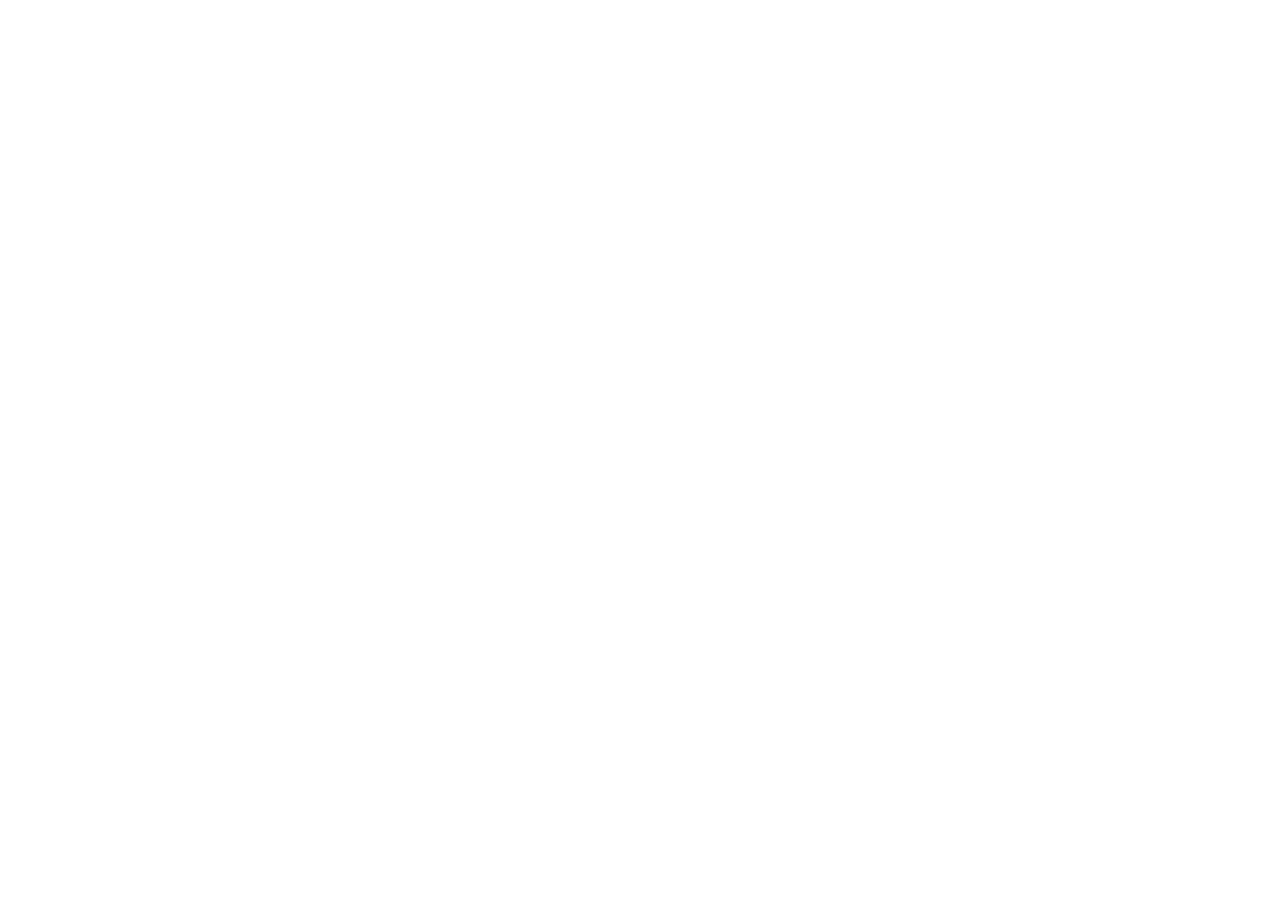
==== main.html @ 8bfb0b2a "HTML : add login page" ====
<!DOCTYPE html>
<html>
  <head>
    <meta charset="utf-8">
    <meta name="viewport" content="width=device-width">
    <title>repl.it</title>
    <link href="style/common.css" rel="stylesheet" type="text/css" />
     <link href="style/main.css" rel="stylesheet" type="text/css" />
  </head>
  <body>
    <script src="js/main.js"></script>
  </body>
</html>
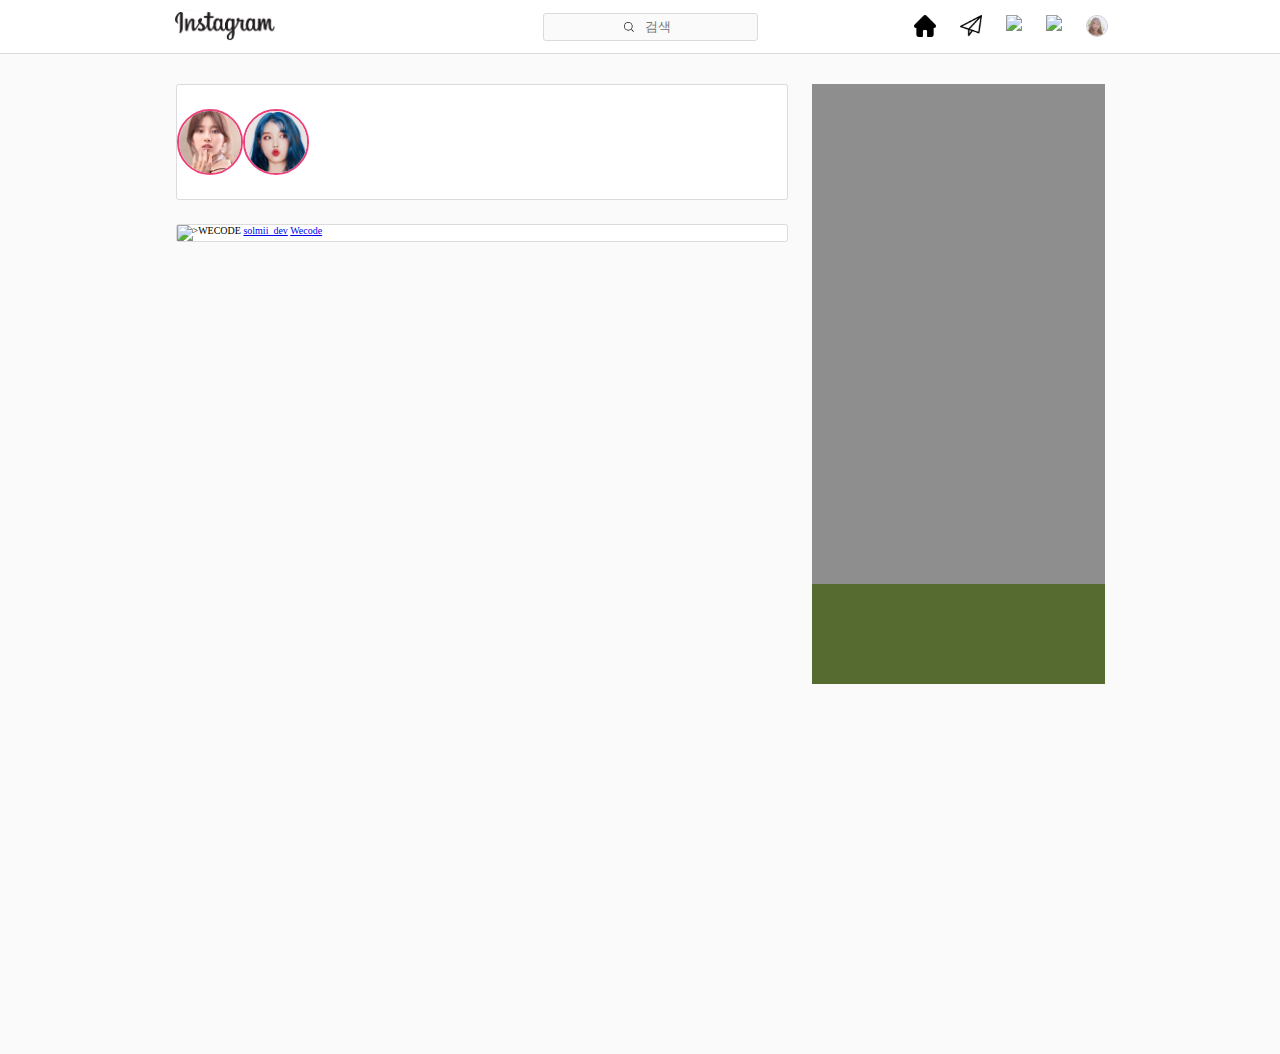
==== commit c07ab209: "HTML,CSS : add nav_bar" ====
--- a/main.html
+++ b/main.html
@@ -1,13 +1,89 @@
 <!DOCTYPE html>
 <html>
   <head>
-    <meta charset="utf-8">
-    <meta name="viewport" content="width=device-width">
-    <title>repl.it</title>
+    <meta charset="utf-8" />
+    <meta name="viewport" content="width=device-width" />
+    <title>westagram</title>
     <link href="style/common.css" rel="stylesheet" type="text/css" />
-     <link href="style/main.css" rel="stylesheet" type="text/css" />
+    <link href="style/main.css" rel="stylesheet" type="text/css" />
   </head>
   <body>
+    <main>
+      <!-- navbar -->
+      <nav class="nav_container">
+        <div class="nav_bar">
+          <div class="logo">
+            <a href="#"><img src="img/logo_text.png" /></a>
+          </div>
+
+          <div class="search_form">
+            <input type="text" placeholder="검색" />
+          </div>
+
+          <div class="content_icons">
+            <ul>
+              <li class="icon_home">
+                <a href="#"><img src="img/icon_home.png" /></a>
+              </li>
+              <li class="icon_direct">
+                <a href="#"><img src="img/icon_direct.png" /></a>
+              </li>
+              <li class="icon_nav">
+                <a href="#"><img src="https://s3.ap-northeast-2.amazonaws.com/cdn.wecode.co.kr/bearu/explore.png" /></a>
+              </li>
+              <li class="icon_heart">
+                <a href="#"><img src="https://s3.ap-northeast-2.amazonaws.com/cdn.wecode.co.kr/bearu/heart.png" /></a>
+              </li>
+              <li class="icon_pofile">
+                <a href="#"
+                  ><div class="profile_box"><img src="img/icon_profile.jpg" /></div
+                ></a>
+              </li>
+            </ul>
+          </div>
+        </div>
+      </nav>
+
+      <section class="main_container">
+        <section class="feeds_container">
+          <!-- main-left feed_log -->
+          <div class="feed_log">
+            <div class="feed_log_list">
+              <a href="#"><img src="img/feed_log_img1.jpg" /></a>
+            </div>
+            <div class="feed_log_list">
+              <a href="#"><img src="img/feed_log_img2.jpg" /></a>
+            </div>
+          </div>
+
+          <!-- main-left main_feed -->
+          <div class="feed">
+            <div class="feed_title">
+              <img
+                src="https://scontent-gmp1-1.cdninstagram.com/v/t51.2885-19/s150x150/64219646_866712363683753_7365878438877462528_n.jpg?_nc_ht=scontent-gmp1-1.cdninstagram.com&_nc_ohc=Bj3WvVLmBYAAX_EHiGC&oh=d81e5bbacfadeb11cf773cc7c6a3650d&oe=5F004B70"
+                alt=">WECODE"
+              />
+              <a href="#">solmii_dev</a>
+              <a href="#">Wecode</a>
+            </div>
+            <div class="feed_img"></div>
+
+            <div class="feed_icons"></div>
+
+            <div class="feed_comments"></div>
+          </div>
+        </section>
+
+        <section class="sidebar_container">
+          <!-- main-right_sidebar -->
+          <div class="main_right"></div>
+
+          <!-- footer -->
+          <div class="footer"></div>
+        </section>
+      </section>
+    </main>
+
     <script src="js/main.js"></script>
   </body>
-</html>+</html>
--- a/style/common.css
+++ b/style/common.css
@@ -0,0 +1,9 @@
+* {
+  box-sizing: border-box;
+  font-size: 10px;
+}
+
+body {
+  margin: 0;
+  background-color: #fafafa;
+}
--- a/style/main.css
+++ b/style/main.css
@@ -0,0 +1,153 @@
+main {
+  display: flex;
+  align-items: center;
+  flex-direction: column;
+}
+
+/* nav_bar */
+.nav_container {
+  width: 100%;
+  height: 54px;
+  display: flex;
+  justify-content: center;
+  align-items: center;
+  border-bottom: 1px solid #dbdbdb;
+  background-color: #fff;
+}
+
+.nav_bar {
+  width: 935px;
+  height: 54px;
+  display: flex;
+  justify-content: space-between;
+  align-items: center;
+}
+
+/* nav_bar - logo */
+.logo {
+  width: 278.5px;
+}
+
+.logo img {
+  width: 103px;
+}
+
+/* nav_bar - search_form */
+.search_form input {
+  width: 215px;
+  height: 28px;
+  font-size: 1.3em;
+  text-align: center;
+  color: #8e8e8e;
+  padding: 3px 10px 3px 26px;
+  border: 1px solid #dbdbdb;
+  border-radius: 3px;
+  background-color: #fafafa;
+  /* search icon */
+  background-image: url(/img/search.png);
+  background-repeat: no-repeat;
+  background-size: 10px;
+  background-position: 80px center;
+}
+
+/* nav_bar - content_icons */
+.content_icons ul {
+  display: flex;
+}
+
+.content_icons li {
+  list-style: none;
+  padding-left: 24px;
+}
+
+.content_icons li img {
+  width: 22px;
+}
+
+/* profile radius */
+.profile_box {
+  width: 22px;
+  height: 22px;
+  border: 1px solid rgba(0, 0, 0, 0.2);
+  border-radius: 70%;
+  overflow: hidden;
+}
+.icon_profile img {
+  width: 100%;
+  height: 100%;
+  object-fit: cover;
+}
+
+/* main container */
+.main_container {
+  width: 935px;
+  height: 1000px;
+  display: flex;
+  justify-content: center;
+  padding-top: 30px;
+}
+
+/* main-left feeds */
+.feeds_container {
+  width: 612px;
+  display: flex;
+  flex-direction: column;
+  margin-right: 24px;
+}
+
+.feed_log {
+  width: 100%;
+  height: 116px;
+  display: flex;
+  align-items: center;
+  padding: 16px 0;
+  border: 1px solid #dbdbdb;
+  border-radius: 3px;
+  background-color: #fff;
+}
+
+.feed_log_list {
+  width: 66px;
+  height: 66px;
+  border: 2px solid #ec407a;
+  border-radius: 70%;
+  overflow: hidden;
+}
+
+.feed_log_list img {
+  height: 100%;
+  object-fit: cover;
+}
+
+/* main-left main_feed */
+.feed {
+  width: 100%;
+  margin-top: 24px;
+  border: 1px solid #dbdbdb;
+  border-radius: 3px;
+  background-color: #fff;
+}
+
+/* main-right sidebar */
+.sidebar_container {
+  width: 293px;
+}
+
+.main_right {
+  width: 100%;
+  height: 500px;
+  background-color: #8e8e8e;
+}
+
+/* main-right footer */
+.footer {
+  width: 100%;
+  height: 100px;
+  background-color: darkolivegreen;
+}
+
+@media only screen and (max-width: 930px) {
+  .sidebar_container {
+    display: none;
+  }
+}
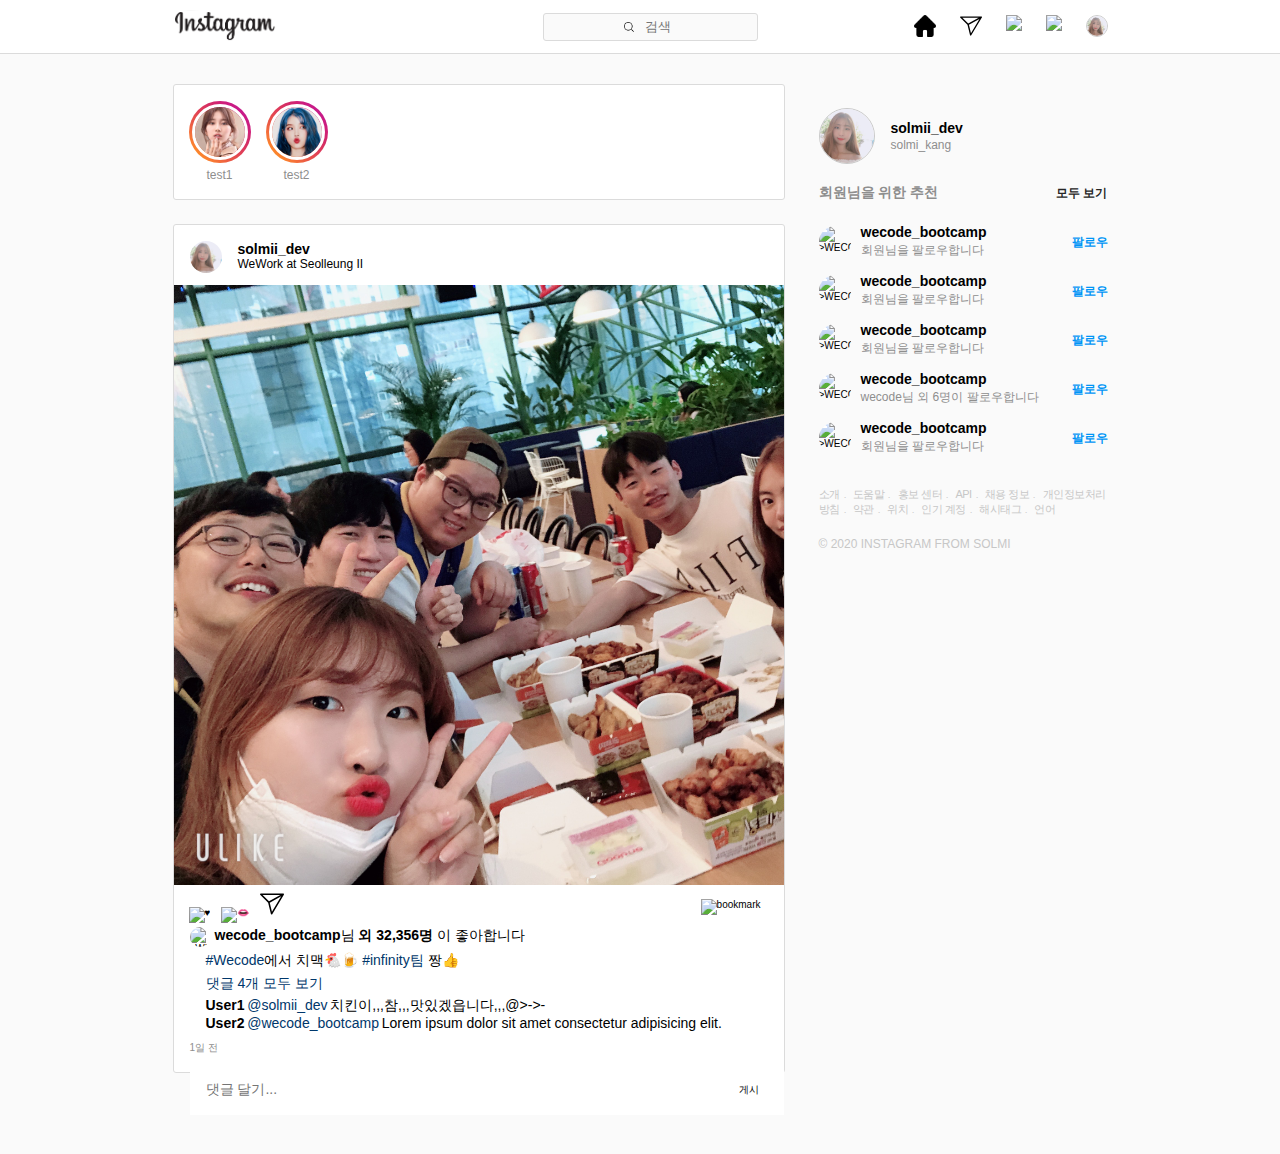
==== commit 37094459: "HTML,CSS : sidebar add" ====
--- a/main.html
+++ b/main.html
@@ -26,7 +26,11 @@
                 <a href="#"><img src="img/icon_home.png" /></a>
               </li>
               <li class="icon_direct">
-                <a href="#"><img src="img/icon_direct.png" /></a>
+                <a href="#"><svg width="22" height="22" viewBox="0 0 48 48">
+                  <path
+                    d="M47.8 3.8c-.3-.5-.8-.8-1.3-.8h-45C.9 3.1.3 3.5.1 4S0 5.2.4 5.7l15.9 15.6 5.5 22.6c.1.6.6 1 1.2 1.1h.2c.5 0 1-.3 1.3-.7l23.2-39c.4-.4.4-1 .1-1.5zM5.2 6.1h35.5L18 18.7 5.2 6.1zm18.7 33.6l-4.4-18.4L42.4 8.6 23.9 39.7z"
+                  ></path></svg
+              ></a>
               </li>
               <li class="icon_nav">
                 <a href="#"><img src="https://s3.ap-northeast-2.amazonaws.com/cdn.wecode.co.kr/bearu/explore.png" /></a>
@@ -36,7 +40,7 @@
               </li>
               <li class="icon_pofile">
                 <a href="#"
-                  ><div class="profile_box"><img src="img/icon_profile.jpg" /></div
+                  ><div class="profile_box"><img src="img/icon_profile.jpg" alt="solmii_dev" /></div
                 ></a>
               </li>
             </ul>
@@ -49,37 +53,186 @@
           <!-- main-left feed_log -->
           <div class="feed_log">
             <div class="feed_log_list">
-              <a href="#"><img src="img/feed_log_img1.jpg" /></a>
+              <a href="#"><img src="img/feed_log_img1.jpg" />
+              <p class="feed_log_name">test1</p></a> 
             </div>
             <div class="feed_log_list">
-              <a href="#"><img src="img/feed_log_img2.jpg" /></a>
+              <a href="#"><img src="img/feed_log_img2.jpg" />
+                <p class="feed_log_name">test2</p></a>
             </div>
           </div>
 
           <!-- main-left main_feed -->
           <div class="feed">
             <div class="feed_title">
-              <img
-                src="https://scontent-gmp1-1.cdninstagram.com/v/t51.2885-19/s150x150/64219646_866712363683753_7365878438877462528_n.jpg?_nc_ht=scontent-gmp1-1.cdninstagram.com&_nc_ohc=Bj3WvVLmBYAAX_EHiGC&oh=d81e5bbacfadeb11cf773cc7c6a3650d&oe=5F004B70"
-                alt=">WECODE"
-              />
-              <a href="#">solmii_dev</a>
-              <a href="#">Wecode</a>
-            </div>
-            <div class="feed_img"></div>
-
-            <div class="feed_icons"></div>
-
-            <div class="feed_comments"></div>
+              <div class="title_img_radius">
+                <img src="img/icon_profile.jpg" alt="solmii_dev" />
+              </div>
+              <div class="feed_title_head">
+                <a class="feed_title_main-head" href="#">solmii_dev</a>
+                <a class="feed_title_sub-head" href="#">WeWork at Seolleung II</a>
+              </div>
+              <button></button>
+            </div>
+            <div class="feed_img">
+              <img src="img/feed_main.JPG" alt="wecode" />
+            </div>
+
+            <div class="feed_icons">
+              <div>
+                <ul>
+                  <li>
+                    <a href="#"><img src="https://s3.ap-northeast-2.amazonaws.com/cdn.wecode.co.kr/bearu/heart.png" alt="♥" /></a>
+                    <a href="#"><img src="https://s3.ap-northeast-2.amazonaws.com/cdn.wecode.co.kr/bearu/comment.png" alt="👄" /></a>
+                    <a href="#"></a>
+                      <svg width="24" height="24" viewBox="0 0 48 48">
+                        <path
+                          d="M47.8 3.8c-.3-.5-.8-.8-1.3-.8h-45C.9 3.1.3 3.5.1 4S0 5.2.4 5.7l15.9 15.6 5.5 22.6c.1.6.6 1 1.2 1.1h.2c.5 0 1-.3 1.3-.7l23.2-39c.4-.4.4-1 .1-1.5zM5.2 6.1h35.5L18 18.7 5.2 6.1zm18.7 33.6l-4.4-18.4L42.4 8.6 23.9 39.7z"
+                        ></path></svg
+                    ></a>
+                  </li>
+                </ul>
+              </div>
+              <div><img src="https://s3.ap-northeast-2.amazonaws.com/cdn.wecode.co.kr/bearu/bookmark.png" alt="bookmark"></div>
+            </div>
+
+            <div class="feed_comments">
+              <div class="feed_liker">
+                <img src="https://scontent-gmp1-1.cdninstagram.com/v/t51.2885-19/s150x150/64219646_866712363683753_7365878438877462528_n.jpg?_nc_ht=scontent-gmp1-1.cdninstagram.com&_nc_ohc=Bj3WvVLmBYAAX_EHiGC&oh=d81e5bbacfadeb11cf773cc7c6a3650d&oe=5F004B70"
+                alt=">WECODE">
+                <span><a class="comment_id" href="#">wecode_bootcamp</a>님 <a class="comment_id" href="#">외 32,356명</a> 이 좋아합니다</span>
+              </div>
+
+              <div class="feed_description">
+                <p><a class="comment_tag" href="#">#Wecode</a>에서 치맥🐔🍺 <a class="comment_tag" href="#">#infinity팀</a> 짱👍</p>
+              </div>
+
+              <div class="more_comment"><a href="#">댓글 4개 모두 보기</a></div>
+
+              <div class="comment_form">
+                  <a class="comment_id" href="#">User1</a>
+                  <a class="comment_tag" href="#">@solmii_dev</a>
+                  <span>치킨이,,,참,,,맛있겠읍니다,,,@>->-</span>
+              </div>
+              <div class="comment_form">
+                <a class="comment_id" href="#">User2</a>
+                <a class="comment_tag" href="#">@wecode_bootcamp</a>
+                <span>Lorem ipsum dolor sit amet consectetur adipisicing elit.</span>
+            </div>
+              <div class="comment_day"><p>1일 전</p></div>
+
+              <!-- comment -->
+              <div class="add_comment">
+                <textarea placeholder="댓글 달기..." autocomplete="off" autocorrect="off"></textarea>
+                <button class="comment_btn">게시</button>
+              </div>
+            </div>
           </div>
         </section>
 
         <section class="sidebar_container">
           <!-- main-right_sidebar -->
-          <div class="main_right"></div>
-
+          <div class="main_right">
+          <div class="sidebar_profile">
+          <div class="sidebar_img_radius">
+            <img src="img/icon_profile.jpg" alt="solmii_dev" />
+          </div>
+            <div class="feed_title_head">
+              <a class="feed_title_main-head" href="#">solmii_dev</a>
+              <a class="feed_title_sub-head sidebar_name" href="#">solmi_kang</a>
+            </div>
+          </div>
+
+            <div class="recommend">
+              <div class="recommend_msg">회원님을 위한 추천</div>
+              <div class="view_all"><a href="#">모두 보기</a></div>
+            </div>
+
+            <div class="follow">
+            <!-- follower1 -->
+            <div class="follow_profile">
+              <div class="title_img_radius">
+                <img src="https://scontent-gmp1-1.cdninstagram.com/v/t51.2885-19/s150x150/64219646_866712363683753_7365878438877462528_n.jpg?_nc_ht=scontent-gmp1-1.cdninstagram.com&_nc_ohc=Bj3WvVLmBYAAX_EHiGC&oh=d81e5bbacfadeb11cf773cc7c6a3650d&oe=5F004B70"
+                alt=">WECODE" />
+              </div>
+                <div class="follow_form">
+                  <a class="feed_title_main-head" href="#">wecode_bootcamp</a>
+                  <a class="feed_title_sub-head sidebar_name" href="#">회원님을 팔로우합니다</a>
+                </div>
+              <div class="follow_btn"><button>팔로우</button></div>
+              </div>
+
+              <!-- follower1 -->
+            <div class="follow_profile">
+              <div class="title_img_radius">
+                <img src="https://scontent-gmp1-1.cdninstagram.com/v/t51.2885-19/s150x150/64219646_866712363683753_7365878438877462528_n.jpg?_nc_ht=scontent-gmp1-1.cdninstagram.com&_nc_ohc=Bj3WvVLmBYAAX_EHiGC&oh=d81e5bbacfadeb11cf773cc7c6a3650d&oe=5F004B70"
+                alt=">WECODE" />
+              </div>
+                <div class="follow_form">
+                  <a class="feed_title_main-head" href="#">wecode_bootcamp</a>
+                  <a class="feed_title_sub-head sidebar_name" href="#">회원님을 팔로우합니다</a>
+                </div>
+              <div class="follow_btn"><button>팔로우</button></div>
+              </div>
+
+              <!-- follower1 -->
+            <div class="follow_profile">
+              <div class="title_img_radius">
+                <img src="https://scontent-gmp1-1.cdninstagram.com/v/t51.2885-19/s150x150/64219646_866712363683753_7365878438877462528_n.jpg?_nc_ht=scontent-gmp1-1.cdninstagram.com&_nc_ohc=Bj3WvVLmBYAAX_EHiGC&oh=d81e5bbacfadeb11cf773cc7c6a3650d&oe=5F004B70"
+                alt=">WECODE" />
+              </div>
+                <div class="follow_form">
+                  <a class="feed_title_main-head" href="#">wecode_bootcamp</a>
+                  <a class="feed_title_sub-head sidebar_name" href="#">회원님을 팔로우합니다</a>
+                </div>
+              <div class="follow_btn"><button>팔로우</button></div>
+              </div>
+
+              <!-- follower1 -->
+            <div class="follow_profile">
+              <div class="title_img_radius">
+                <img src="https://scontent-gmp1-1.cdninstagram.com/v/t51.2885-19/s150x150/64219646_866712363683753_7365878438877462528_n.jpg?_nc_ht=scontent-gmp1-1.cdninstagram.com&_nc_ohc=Bj3WvVLmBYAAX_EHiGC&oh=d81e5bbacfadeb11cf773cc7c6a3650d&oe=5F004B70"
+                alt=">WECODE" />
+              </div>
+                <div class="follow_form">
+                  <a class="feed_title_main-head" href="#">wecode_bootcamp</a>
+                  <a class="feed_title_sub-head sidebar_name" href="#">wecode님 외 6명이 팔로우합니다</a>
+                </div>
+              <div class="follow_btn"><button>팔로우</button></div>
+              </div>
+
+              <!-- follower1 -->
+            <div class="follow_profile">
+              <div class="title_img_radius">
+                <img src="https://scontent-gmp1-1.cdninstagram.com/v/t51.2885-19/s150x150/64219646_866712363683753_7365878438877462528_n.jpg?_nc_ht=scontent-gmp1-1.cdninstagram.com&_nc_ohc=Bj3WvVLmBYAAX_EHiGC&oh=d81e5bbacfadeb11cf773cc7c6a3650d&oe=5F004B70"
+                alt=">WECODE" />
+              </div>
+                <div class="follow_form">
+                  <a class="feed_title_main-head" href="#">wecode_bootcamp</a>
+                  <a class="feed_title_sub-head sidebar_name" href="#">회원님을 팔로우합니다</a>
+                </div>
+              <div class="follow_btn"><button>팔로우</button></div>
+              </div>
+            </div>
           <!-- footer -->
-          <div class="footer"></div>
+          <div class="footer_info">
+            <ul>
+              <li>
+                <a href="#">소개﹒</a>
+                <a href="#">도움말﹒</a>
+                <a href="#">홍보 센터﹒</a>
+                <a href="#">API﹒</a>
+                <a href="#">채용 정보﹒</a>
+                <a href="#">개인정보처리방침﹒</a>
+                <a href="#">약관﹒</a>
+                <a href="#">위치﹒</a>
+                <a href="#">인기 계정﹒</a>
+                <a href="#">해시태그﹒</a>
+                <a href="#">언어</a>
+              </li>
+            </ul>
+          </div>
+          <div class="footer">© 2020 INSTAGRAM FROM SOLMI</div>
         </section>
       </section>
     </main>
--- a/style/common.css
+++ b/style/common.css
@@ -1,9 +1,20 @@
 * {
   box-sizing: border-box;
   font-size: 10px;
+  font-family: -apple-system, BlinkMacSystemFont, 'Segoe UI', Roboto, Helvetica, Arial, sans-serif;
 }
 
 body {
   margin: 0;
   background-color: #fafafa;
 }
+
+a {
+  text-decoration: none;
+  color: #000;
+}
+
+button,
+textarea {
+  all: unset;
+}
--- a/style/main.css
+++ b/style/main.css
@@ -2,6 +2,7 @@
   display: flex;
   align-items: center;
   flex-direction: column;
+  margin-bottom: 100px;
 }
 
 /* nav_bar */
@@ -36,7 +37,8 @@
 .search_form input {
   width: 215px;
   height: 28px;
-  font-size: 1.3em;
+  font-size: 1.3rem;
+  font-weight: 300;
   text-align: center;
   color: #8e8e8e;
   padding: 3px 10px 3px 26px;
@@ -92,7 +94,7 @@
   width: 612px;
   display: flex;
   flex-direction: column;
-  margin-right: 24px;
+  margin-right: 34px;
 }
 
 .feed_log {
@@ -100,23 +102,38 @@
   height: 116px;
   display: flex;
   align-items: center;
-  padding: 16px 0;
+  padding: 16px 0 36px 0;
   border: 1px solid #dbdbdb;
   border-radius: 3px;
   background-color: #fff;
 }
 
 .feed_log_list {
-  width: 66px;
-  height: 66px;
-  border: 2px solid #ec407a;
-  border-radius: 70%;
-  overflow: hidden;
+  width: 62px;
+  height: 62px;
+  position: relative;
+  border-radius: 70%;
+  margin-left: 15px;
+  background-image: linear-gradient(to right top, #fcac0f, #fd9522, #fa7f30, #f36a3c, #e85647, #e44751, #dd395b, #d42d65, #d12174, #ca1b85, #be1e96, #ae27a8);
+}
+
+.feed_log_name {
+  font-size: 1.2rem;
+  color: #8e8e8e;
+  position: absolute;
+  top: 55px;
+  left: 18px;
 }
 
 .feed_log_list img {
-  height: 100%;
-  object-fit: cover;
+  width: 56px;
+  height: 56px;
+  position: absolute;
+  left: -12px;
+  top: 3px;
+  border-radius: 70%;
+  border: 3px solid #fff;
+  margin-left: 15px;
 }
 
 /* main-left main_feed */
@@ -128,26 +145,311 @@
   background-color: #fff;
 }
 
+/* feed title radius */
+.feed_title {
+  height: 60px;
+  padding: 16px;
+  display: flex;
+  position: relative;
+}
+
+.feed_title_head {
+  display: flex;
+  flex-direction: column;
+  margin-left: 16px;
+}
+
+.feed_title_main-head {
+  font-size: 1.4rem;
+  font-weight: 600;
+}
+
+.feed_title_sub-head {
+  font-size: 1.2rem;
+}
+
+.feed_title button {
+  width: 40px;
+  height: 40px;
+  position: absolute;
+  right: 3px;
+  top: 10px;
+  background-image: url(https://s3.ap-northeast-2.amazonaws.com/cdn.wecode.co.kr/bearu/more.png);
+  background-size: 24px;
+  background-repeat: no-repeat;
+  background-position: center;
+  cursor: pointer;
+}
+
+/* feed - feed_title radius */
+.title_img_radius {
+  width: 32px;
+  height: 32px;
+  border-radius: 70%;
+  overflow: hidden;
+  object-fit: cover;
+}
+
+.title_img_radius img {
+  width: 100%;
+  height: 100%;
+  object-fit: cover;
+}
+
+/* feed - feed_img */
+.feed_img {
+  width: 100%;
+  overflow: hidden;
+}
+
+.feed_img img {
+  height: 600px;
+}
+
+/* feed - feed_icons */
+.feed_icons {
+  height: 40px;
+  display: flex;
+  justify-content: space-between;
+  align-items: center;
+  padding: 0 15px;
+}
+
+.feed_icons ul {
+  padding: 0;
+}
+
+.feed_icons li {
+  list-style: none;
+}
+
+.feed_icons img {
+  width: 24px;
+  margin-right: 8px;
+}
+
+/* feed - feed_comments */
+.feed_comments {
+  height: 145px;
+  display: flex;
+  flex-direction: column;
+  padding-left: 16px;
+}
+
+.feed_comments p {
+  font-size: 1.4rem;
+}
+
+.feed_comments span {
+  font-size: 1.4rem;
+  font-weight: 350;
+}
+
+.feed_liker {
+  display: flex;
+  align-content: center;
+}
+
+.feed_liker img {
+  width: 20px;
+  height: 20px;
+  margin-right: 5px;
+  border-radius: 70%;
+}
+
+/* feed_comments - description */
+.feed_description {
+  padding-left: 16px;
+}
+
+.feed_description p {
+  margin: 5px 0;
+}
+
+.comment_id {
+  font-size: 1.4rem;
+  font-weight: 600;
+}
+
+.comment_tag,
+.more_comment a {
+  font-size: 1.4rem;
+  color: #00376b;
+}
+
+/* feed_comment - comment_form */
+.more_comment {
+  margin-bottom: 4px;
+  padding-left: 16px;
+}
+
+.comment_form {
+  padding-left: 16px;
+}
+
+.comment_day p {
+  font-size: 1rem;
+  color: #8e8e8e;
+}
+
+/* feed - add comment */
+.add_comment {
+  display: flex;
+  align-items: center;
+  padding: 16px;
+  background-color: #fff;
+}
+
+.add_comment textarea {
+  width: 95%;
+  height: 18px;
+  font-size: 1.4rem;
+  color: #262626;
+}
+
 /* main-right sidebar */
+.main_right {
+  width: 100%;
+  display: flex;
+  flex-direction: column;
+  margin-top: 24px;
+}
+
+.sidebar_profile {
+  display: flex;
+  align-items: center;
+}
+
+.sidebar_img_radius {
+  width: 56px;
+  height: 56px;
+  border: 1px solid rgba(0, 0, 0, 0.2);
+  border-radius: 70%;
+  overflow: hidden;
+  object-fit: cover;
+}
+
+.sidebar_img_radius img {
+  width: 100%;
+  height: 100%;
+  object-fit: cover;
+}
+
 .sidebar_container {
   width: 293px;
 }
 
-.main_right {
-  width: 100%;
-  height: 500px;
-  background-color: #8e8e8e;
+.sidebar_pofile {
+  display: flex;
+  align-items: center;
+}
+
+.sidebar_pofile a {
+  display: block;
+}
+
+.sidebar_pofile img {
+  width: 56px;
+  height: 56px;
+  border: 1px solid rgba(0, 0, 0, 0.2);
+  border-radius: 70%;
+  overflow: hidden;
+}
+
+.sidebar_name {
+  color: #8e8e8e;
+  padding-top: 2px;
+}
+
+.sidebar_pofile .feed_log_name {
+  position: unset;
+}
+
+/* sidebar_recommend */
+.recommend {
+  display: flex;
+  justify-content: space-between;
+  align-items: center;
+  padding-top: 20px;
+}
+
+.recommend_msg {
+  font-size: 1.4rem;
+  font-weight: 600;
+  color: #8e8e8e;
+}
+
+.view_all a {
+  font-size: 1.2rem;
+  font-weight: bold;
+  color: #262626;
+}
+
+/* sidebar_follow_ */
+.follow {
+  padding-top: 15px;
+}
+
+.follow_profile {
+  display: flex;
+  flex-direction: row;
+  align-items: center;
+  position: relative;
+  padding: 7px 0;
+}
+
+.follow_form {
+  display: flex;
+  flex-direction: column;
+  margin-left: 10px;
+}
+
+.follow_btn {
+  position: absolute;
+  right: 0px;
+  top: 17px;
+}
+
+.follow_btn button {
+  font-size: 1.2rem;
+  font-weight: 600;
+  cursor: pointer;
+  color: #0095f6;
 }
 
 /* main-right footer */
+.footer_info {
+  width: 100%;
+  margin-top: 15px;
+}
+
+.footer_info ul {
+  padding: 0;
+}
+
+.footer_info li {
+  list-style: none;
+}
+
+.footer_info a {
+  width: 100%;
+  font-size: 1.1rem;
+  letter-spacing: -0.5px;
+  color: #c7c7c7;
+}
+
 .footer {
-  width: 100%;
-  height: 100px;
-  background-color: darkolivegreen;
-}
-
+  font-size: 1.2rem;
+  color: #c7c7c7;
+  margin-top: 10px;
+}
+
+/* media query */
 @media only screen and (max-width: 930px) {
   .sidebar_container {
     display: none;
   }
-}
+  .feeds_container {
+    margin: 0;
+  }
+}
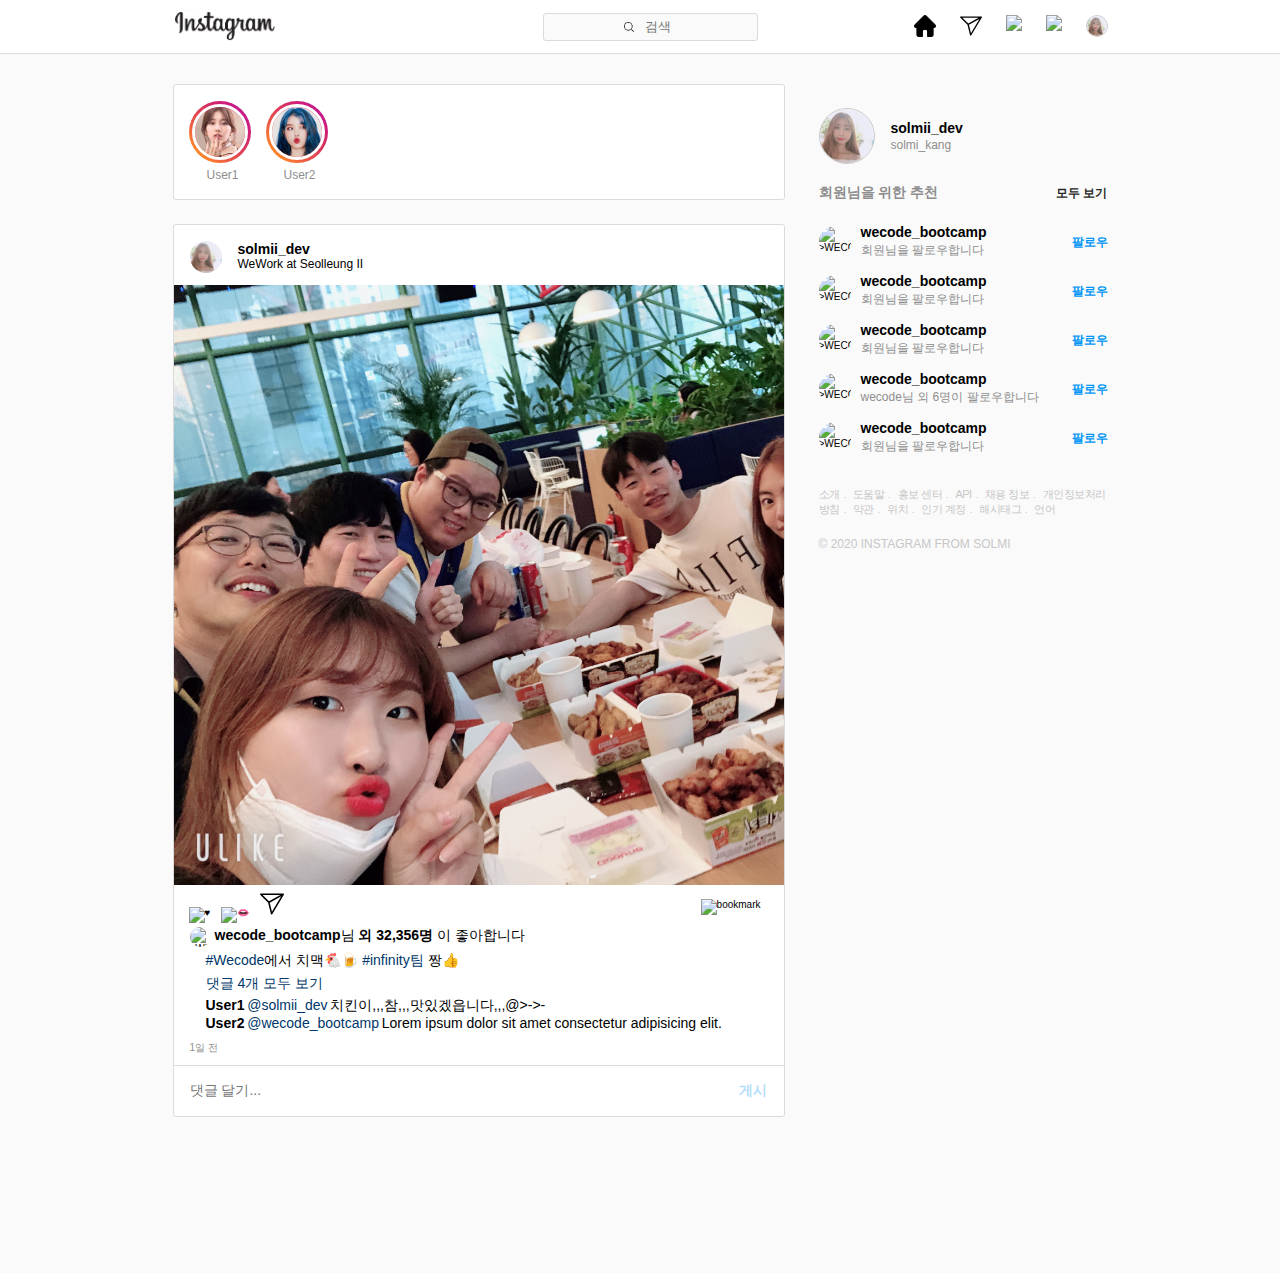
==== commit 4e925890: "HTML,CSS : add login form" ====
--- a/main.html
+++ b/main.html
@@ -54,11 +54,11 @@
           <div class="feed_log">
             <div class="feed_log_list">
               <a href="#"><img src="img/feed_log_img1.jpg" />
-              <p class="feed_log_name">test1</p></a> 
+              <p class="feed_log_name">User1</p></a> 
             </div>
             <div class="feed_log_list">
               <a href="#"><img src="img/feed_log_img2.jpg" />
-                <p class="feed_log_name">test2</p></a>
+                <p class="feed_log_name">User2</p></a>
             </div>
           </div>
 
--- a/style/main.css
+++ b/style/main.css
@@ -2,7 +2,7 @@
   display: flex;
   align-items: center;
   flex-direction: column;
-  margin-bottom: 100px;
+  margin-bottom: 200px;
 }
 
 /* nav_bar */
@@ -83,7 +83,6 @@
 /* main container */
 .main_container {
   width: 935px;
-  height: 1000px;
   display: flex;
   justify-content: center;
   padding-top: 30px;
@@ -296,7 +295,12 @@
 .add_comment {
   display: flex;
   align-items: center;
+  width: 612px;
+  margin-left: -17px;
   padding: 16px;
+  border-bottom-left-radius: 3px;
+  border-bottom-right-radius: 3px;
+  border: 1px solid #dbdbdb;
   background-color: #fff;
 }
 
@@ -305,6 +309,13 @@
   height: 18px;
   font-size: 1.4rem;
   color: #262626;
+}
+
+.comment_btn {
+  font-size: 1.4rem;
+  font-weight: bold;
+  color: #0095f6;
+  opacity: 0.3;
 }
 
 /* main-right sidebar */
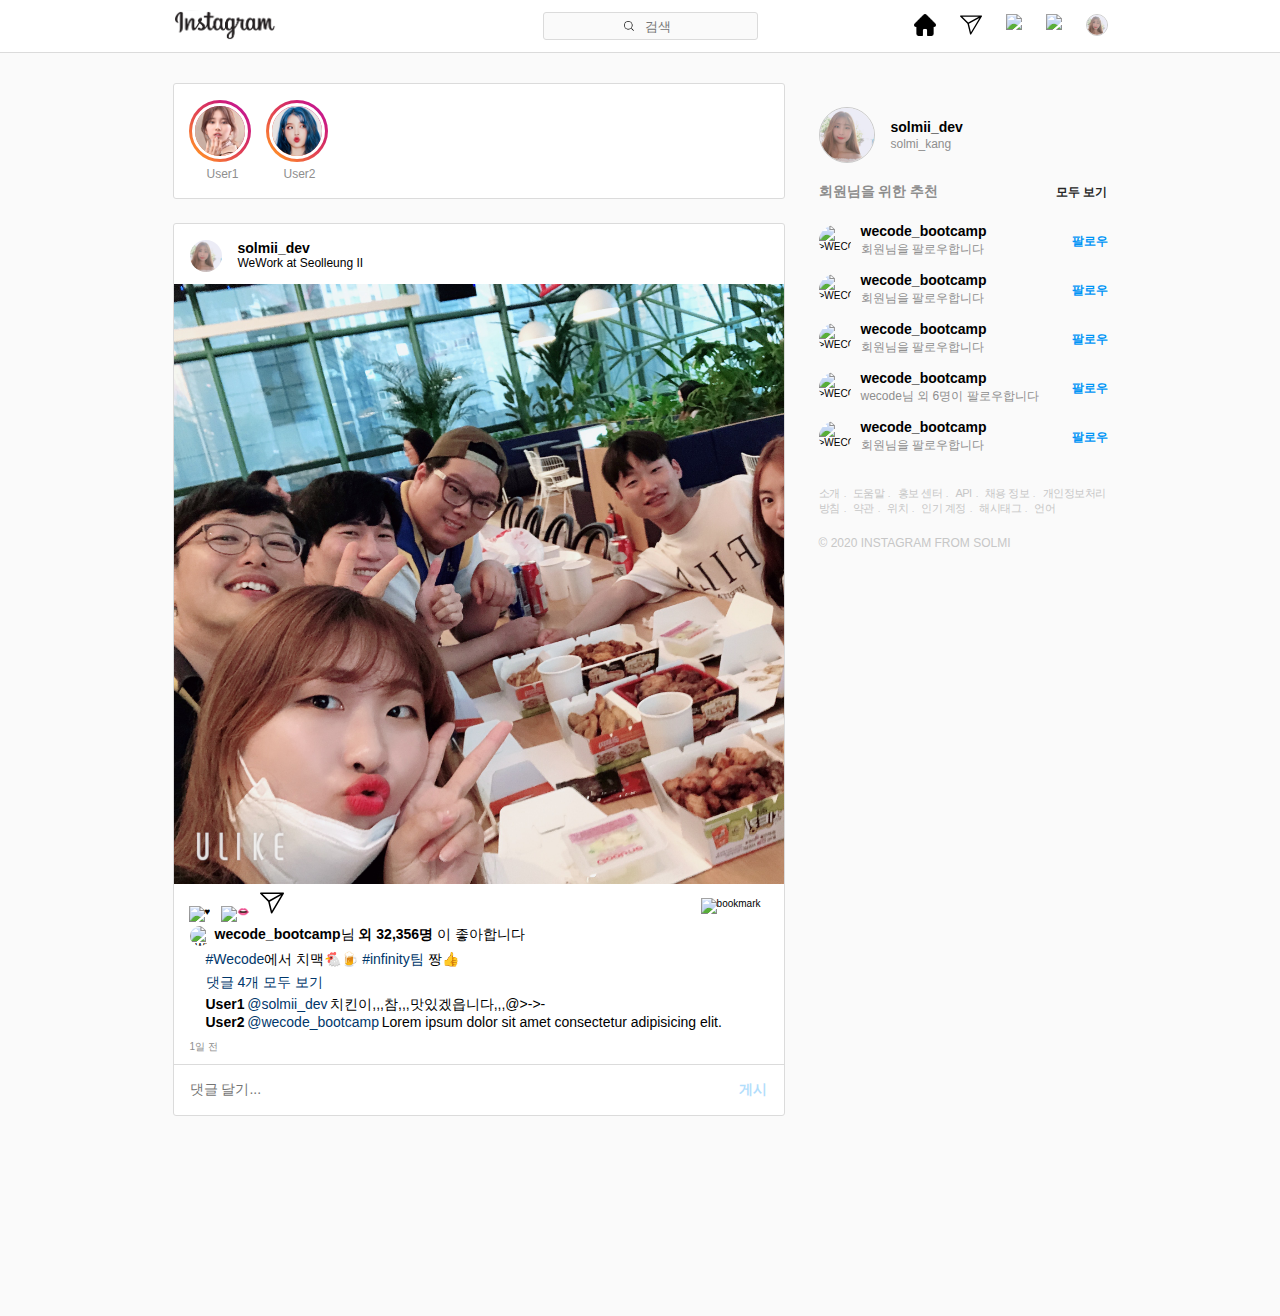
==== commit 341b157b: "JS : 댓글 입력시 게시 버튼 색 변화 기능 추가" ====
--- a/main.html
+++ b/main.html
@@ -13,7 +13,7 @@
       <nav class="nav_container">
         <div class="nav_bar">
           <div class="logo">
-            <a href="#"><img src="img/logo_text.png" /></a>
+            <img src="img/logo_text.png" />
           </div>
 
           <div class="search_form">
@@ -97,7 +97,7 @@
             </div>
 
             <div class="feed_comments">
-              <div class="feed_liker">
+              <div class="feed_like">
                 <img src="https://scontent-gmp1-1.cdninstagram.com/v/t51.2885-19/s150x150/64219646_866712363683753_7365878438877462528_n.jpg?_nc_ht=scontent-gmp1-1.cdninstagram.com&_nc_ohc=Bj3WvVLmBYAAX_EHiGC&oh=d81e5bbacfadeb11cf773cc7c6a3650d&oe=5F004B70"
                 alt=">WECODE">
                 <span><a class="comment_id" href="#">wecode_bootcamp</a>님 <a class="comment_id" href="#">외 32,356명</a> 이 좋아합니다</span>
@@ -120,13 +120,14 @@
                 <span>Lorem ipsum dolor sit amet consectetur adipisicing elit.</span>
             </div>
               <div class="comment_day"><p>1일 전</p></div>
+            </div>
 
               <!-- comment -->
               <div class="add_comment">
                 <textarea placeholder="댓글 달기..." autocomplete="off" autocorrect="off"></textarea>
                 <button class="comment_btn">게시</button>
               </div>
-            </div>
+            
           </div>
         </section>
 
@@ -149,46 +150,42 @@
             </div>
 
             <div class="follow">
-            <!-- follower1 -->
-            <div class="follow_profile">
-              <div class="title_img_radius">
-                <img src="https://scontent-gmp1-1.cdninstagram.com/v/t51.2885-19/s150x150/64219646_866712363683753_7365878438877462528_n.jpg?_nc_ht=scontent-gmp1-1.cdninstagram.com&_nc_ohc=Bj3WvVLmBYAAX_EHiGC&oh=d81e5bbacfadeb11cf773cc7c6a3650d&oe=5F004B70"
-                alt=">WECODE" />
-              </div>
-                <div class="follow_form">
-                  <a class="feed_title_main-head" href="#">wecode_bootcamp</a>
-                  <a class="feed_title_sub-head sidebar_name" href="#">회원님을 팔로우합니다</a>
-                </div>
-              <div class="follow_btn"><button>팔로우</button></div>
-              </div>
-
-              <!-- follower1 -->
-            <div class="follow_profile">
-              <div class="title_img_radius">
-                <img src="https://scontent-gmp1-1.cdninstagram.com/v/t51.2885-19/s150x150/64219646_866712363683753_7365878438877462528_n.jpg?_nc_ht=scontent-gmp1-1.cdninstagram.com&_nc_ohc=Bj3WvVLmBYAAX_EHiGC&oh=d81e5bbacfadeb11cf773cc7c6a3650d&oe=5F004B70"
-                alt=">WECODE" />
-              </div>
-                <div class="follow_form">
-                  <a class="feed_title_main-head" href="#">wecode_bootcamp</a>
-                  <a class="feed_title_sub-head sidebar_name" href="#">회원님을 팔로우합니다</a>
-                </div>
-              <div class="follow_btn"><button>팔로우</button></div>
-              </div>
-
-              <!-- follower1 -->
-            <div class="follow_profile">
-              <div class="title_img_radius">
-                <img src="https://scontent-gmp1-1.cdninstagram.com/v/t51.2885-19/s150x150/64219646_866712363683753_7365878438877462528_n.jpg?_nc_ht=scontent-gmp1-1.cdninstagram.com&_nc_ohc=Bj3WvVLmBYAAX_EHiGC&oh=d81e5bbacfadeb11cf773cc7c6a3650d&oe=5F004B70"
-                alt=">WECODE" />
-              </div>
-                <div class="follow_form">
-                  <a class="feed_title_main-head" href="#">wecode_bootcamp</a>
-                  <a class="feed_title_sub-head sidebar_name" href="#">회원님을 팔로우합니다</a>
-                </div>
-              <div class="follow_btn"><button>팔로우</button></div>
-              </div>
-
-              <!-- follower1 -->
+            <div class="follow_profile">
+              <div class="title_img_radius">
+                <img src="https://scontent-gmp1-1.cdninstagram.com/v/t51.2885-19/s150x150/64219646_866712363683753_7365878438877462528_n.jpg?_nc_ht=scontent-gmp1-1.cdninstagram.com&_nc_ohc=Bj3WvVLmBYAAX_EHiGC&oh=d81e5bbacfadeb11cf773cc7c6a3650d&oe=5F004B70"
+                alt=">WECODE" />
+              </div>
+                <div class="follow_form">
+                  <a class="feed_title_main-head" href="#">wecode_bootcamp</a>
+                  <a class="feed_title_sub-head sidebar_name" href="#">회원님을 팔로우합니다</a>
+                </div>
+              <div class="follow_btn"><button>팔로우</button></div>
+              </div>
+
+            <div class="follow_profile">
+              <div class="title_img_radius">
+                <img src="https://scontent-gmp1-1.cdninstagram.com/v/t51.2885-19/s150x150/64219646_866712363683753_7365878438877462528_n.jpg?_nc_ht=scontent-gmp1-1.cdninstagram.com&_nc_ohc=Bj3WvVLmBYAAX_EHiGC&oh=d81e5bbacfadeb11cf773cc7c6a3650d&oe=5F004B70"
+                alt=">WECODE" />
+              </div>
+                <div class="follow_form">
+                  <a class="feed_title_main-head" href="#">wecode_bootcamp</a>
+                  <a class="feed_title_sub-head sidebar_name" href="#">회원님을 팔로우합니다</a>
+                </div>
+              <div class="follow_btn"><button>팔로우</button></div>
+              </div>
+
+              <div class="follow_profile">
+              <div class="title_img_radius">
+                <img src="https://scontent-gmp1-1.cdninstagram.com/v/t51.2885-19/s150x150/64219646_866712363683753_7365878438877462528_n.jpg?_nc_ht=scontent-gmp1-1.cdninstagram.com&_nc_ohc=Bj3WvVLmBYAAX_EHiGC&oh=d81e5bbacfadeb11cf773cc7c6a3650d&oe=5F004B70"
+                alt=">WECODE" />
+              </div>
+                <div class="follow_form">
+                  <a class="feed_title_main-head" href="#">wecode_bootcamp</a>
+                  <a class="feed_title_sub-head sidebar_name" href="#">회원님을 팔로우합니다</a>
+                </div>
+              <div class="follow_btn"><button>팔로우</button></div>
+              </div>
+
             <div class="follow_profile">
               <div class="title_img_radius">
                 <img src="https://scontent-gmp1-1.cdninstagram.com/v/t51.2885-19/s150x150/64219646_866712363683753_7365878438877462528_n.jpg?_nc_ht=scontent-gmp1-1.cdninstagram.com&_nc_ohc=Bj3WvVLmBYAAX_EHiGC&oh=d81e5bbacfadeb11cf773cc7c6a3650d&oe=5F004B70"
@@ -201,7 +198,6 @@
               <div class="follow_btn"><button>팔로우</button></div>
               </div>
 
-              <!-- follower1 -->
             <div class="follow_profile">
               <div class="title_img_radius">
                 <img src="https://scontent-gmp1-1.cdninstagram.com/v/t51.2885-19/s150x150/64219646_866712363683753_7365878438877462528_n.jpg?_nc_ht=scontent-gmp1-1.cdninstagram.com&_nc_ohc=Bj3WvVLmBYAAX_EHiGC&oh=d81e5bbacfadeb11cf773cc7c6a3650d&oe=5F004B70"
--- a/style/common.css
+++ b/style/common.css
@@ -18,3 +18,8 @@
 textarea {
   all: unset;
 }
+
+input,
+textarea:focus {
+  outline: none;
+}
--- a/style/main.css
+++ b/style/main.css
@@ -8,17 +8,16 @@
 /* nav_bar */
 .nav_container {
   width: 100%;
-  height: 54px;
   display: flex;
   justify-content: center;
   align-items: center;
+  padding: 4px 0;
   border-bottom: 1px solid #dbdbdb;
   background-color: #fff;
 }
 
 .nav_bar {
   width: 935px;
-  height: 54px;
   display: flex;
   justify-content: space-between;
   align-items: center;
@@ -74,6 +73,7 @@
   border-radius: 70%;
   overflow: hidden;
 }
+
 .icon_profile img {
   width: 100%;
   height: 100%;
@@ -229,7 +229,6 @@
 
 /* feed - feed_comments */
 .feed_comments {
-  height: 145px;
   display: flex;
   flex-direction: column;
   padding-left: 16px;
@@ -244,12 +243,12 @@
   font-weight: 350;
 }
 
-.feed_liker {
+.feed_like {
   display: flex;
   align-content: center;
 }
 
-.feed_liker img {
+.feed_like img {
   width: 20px;
   height: 20px;
   margin-right: 5px;
@@ -295,13 +294,8 @@
 .add_comment {
   display: flex;
   align-items: center;
-  width: 612px;
-  margin-left: -17px;
   padding: 16px;
-  border-bottom-left-radius: 3px;
-  border-bottom-right-radius: 3px;
-  border: 1px solid #dbdbdb;
-  background-color: #fff;
+  border-top: 1px solid #dbdbdb;
 }
 
 .add_comment textarea {
@@ -457,9 +451,21 @@
 
 /* media query */
 @media only screen and (max-width: 930px) {
+  .nav_bar {
+    max-width: 600px;
+    display: flex;
+    justify-content: space-between;
+    align-items: center;
+  }
+
+  .nav_bar ul {
+    padding: 0;
+  }
+
   .sidebar_container {
     display: none;
   }
+
   .feeds_container {
     margin: 0;
   }
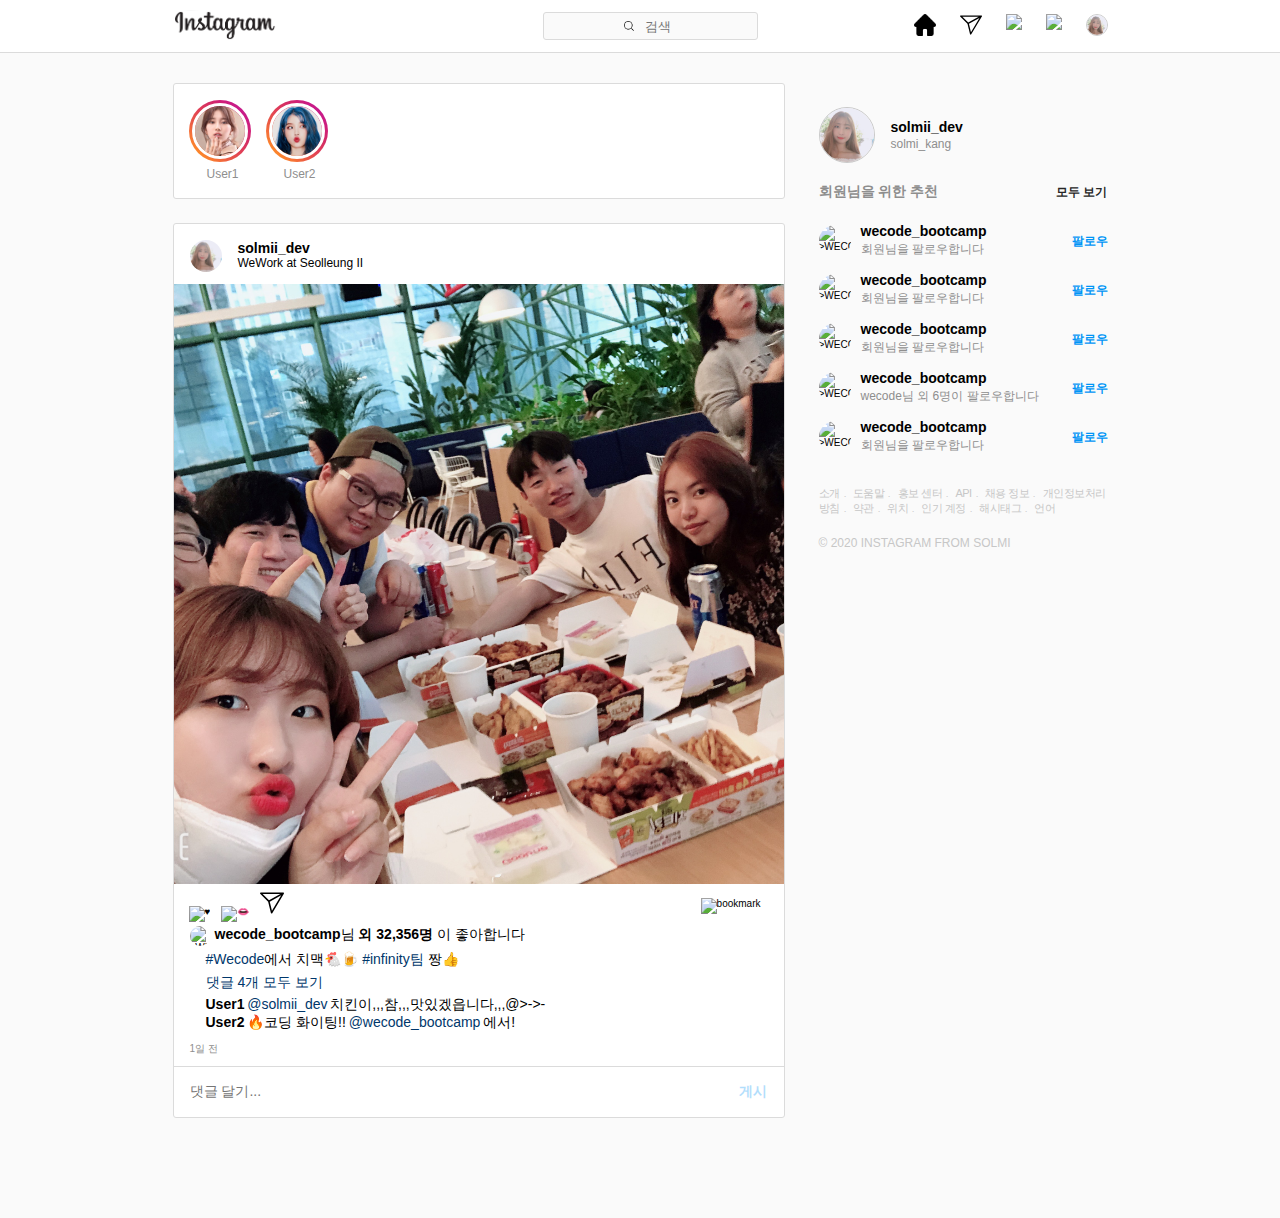
==== commit 5bae9f2e: "JS : add comment event" ====
--- a/main.html
+++ b/main.html
@@ -109,6 +109,7 @@
 
               <div class="more_comment"><a href="#">댓글 4개 모두 보기</a></div>
 
+              <div class="comments">
               <div class="comment_form">
                   <a class="comment_id" href="#">User1</a>
                   <a class="comment_tag" href="#">@solmii_dev</a>
@@ -116,14 +117,16 @@
               </div>
               <div class="comment_form">
                 <a class="comment_id" href="#">User2</a>
+                <span>🔥코딩 화이팅!!</span>
                 <a class="comment_tag" href="#">@wecode_bootcamp</a>
-                <span>Lorem ipsum dolor sit amet consectetur adipisicing elit.</span>
-            </div>
-              <div class="comment_day"><p>1일 전</p></div>
-            </div>
+                <span>에서!</span>
+              </div>
+              </div>
+                <div class="comment_day"><p>1일 전</p></div>
+              </div>
 
               <!-- comment -->
-              <div class="add_comment">
+              <div class="upload_comment">
                 <textarea placeholder="댓글 달기..." autocomplete="off" autocorrect="off"></textarea>
                 <button class="comment_btn">게시</button>
               </div>
@@ -228,7 +231,7 @@
               </li>
             </ul>
           </div>
-          <div class="footer">© 2020 INSTAGRAM FROM SOLMI</div>
+          <div class="copyright">© 2020 INSTAGRAM FROM SOLMI</div>
         </section>
       </section>
     </main>
--- a/style/main.css
+++ b/style/main.css
@@ -2,7 +2,7 @@
   display: flex;
   align-items: center;
   flex-direction: column;
-  margin-bottom: 200px;
+  margin-bottom: 100px;
 }
 
 /* nav_bar */
@@ -77,7 +77,6 @@
 .icon_profile img {
   width: 100%;
   height: 100%;
-  object-fit: cover;
 }
 
 /* main container */
@@ -186,13 +185,11 @@
   height: 32px;
   border-radius: 70%;
   overflow: hidden;
-  object-fit: cover;
 }
 
 .title_img_radius img {
   width: 100%;
   height: 100%;
-  object-fit: cover;
 }
 
 /* feed - feed_img */
@@ -203,6 +200,8 @@
 
 .feed_img img {
   height: 600px;
+  margin-left: 50%;
+  transform: translateX(-50%);
 }
 
 /* feed - feed_icons */
@@ -229,6 +228,7 @@
 
 /* feed - feed_comments */
 .feed_comments {
+  max-height: 145px;
   display: flex;
   flex-direction: column;
   padding-left: 16px;
@@ -241,6 +241,12 @@
 .feed_comments span {
   font-size: 1.4rem;
   font-weight: 350;
+}
+
+.comment_style {
+  font-size: 1.4rem;
+  font-weight: 350;
+  padding-left: 5px;
 }
 
 .feed_like {
@@ -276,6 +282,7 @@
 }
 
 /* feed_comment - comment_form */
+
 .more_comment {
   margin-bottom: 4px;
   padding-left: 16px;
@@ -283,6 +290,12 @@
 
 .comment_form {
   padding-left: 16px;
+  position: relative;
+}
+
+.comments {
+  max-height: 145px;
+  overflow: scroll;
 }
 
 .comment_day p {
@@ -291,14 +304,14 @@
 }
 
 /* feed - add comment */
-.add_comment {
+.upload_comment {
   display: flex;
   align-items: center;
   padding: 16px;
   border-top: 1px solid #dbdbdb;
 }
 
-.add_comment textarea {
+.upload_comment textarea {
   width: 95%;
   height: 18px;
   font-size: 1.4rem;
@@ -310,6 +323,15 @@
   font-weight: bold;
   color: #0095f6;
   opacity: 0.3;
+}
+
+.js-delBtn {
+  position: absolute;
+  right: 22px;
+  font-size: 1.4rem;
+  font-weight: bold;
+  cursor: pointer;
+  color: #0095f6;
 }
 
 /* main-right sidebar */
@@ -331,13 +353,11 @@
   border: 1px solid rgba(0, 0, 0, 0.2);
   border-radius: 70%;
   overflow: hidden;
-  object-fit: cover;
 }
 
 .sidebar_img_radius img {
   width: 100%;
   height: 100%;
-  object-fit: cover;
 }
 
 .sidebar_container {
@@ -443,7 +463,7 @@
   color: #c7c7c7;
 }
 
-.footer {
+.copyright {
   font-size: 1.2rem;
   color: #c7c7c7;
   margin-top: 10px;
